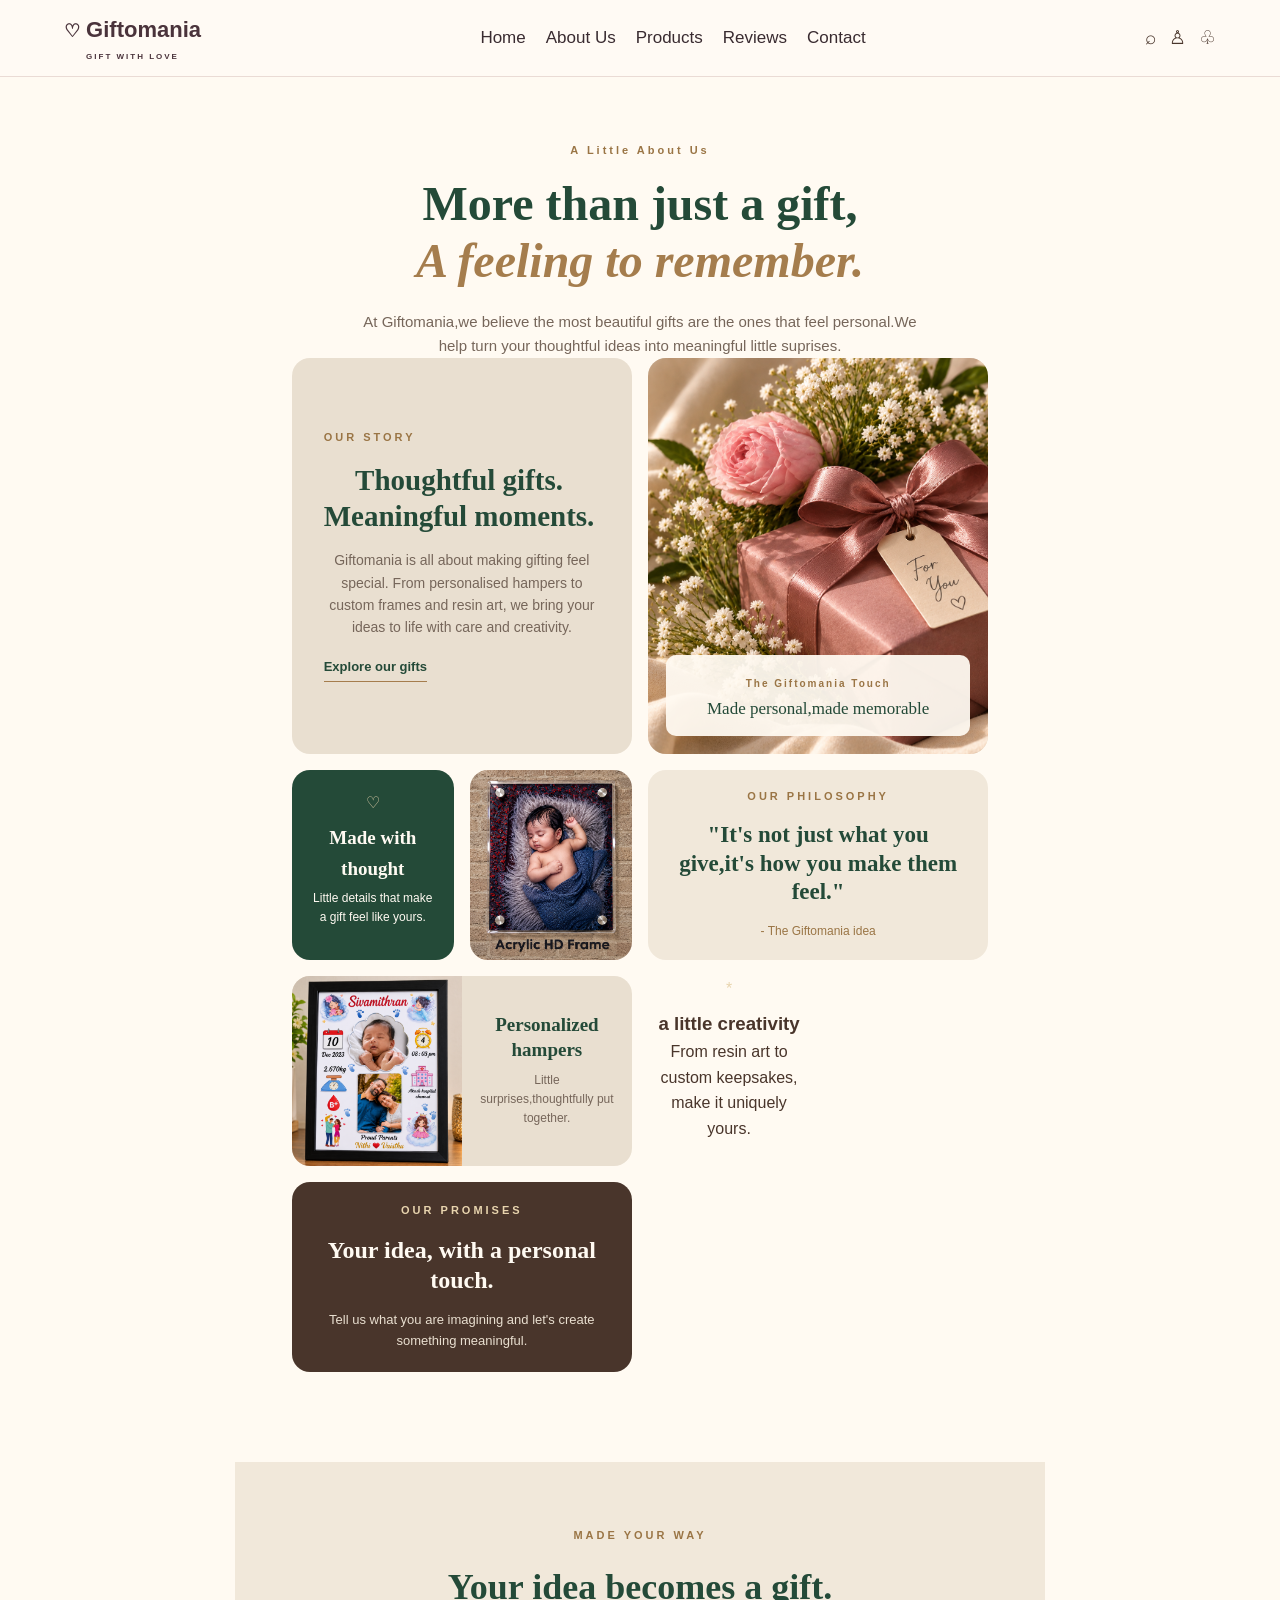
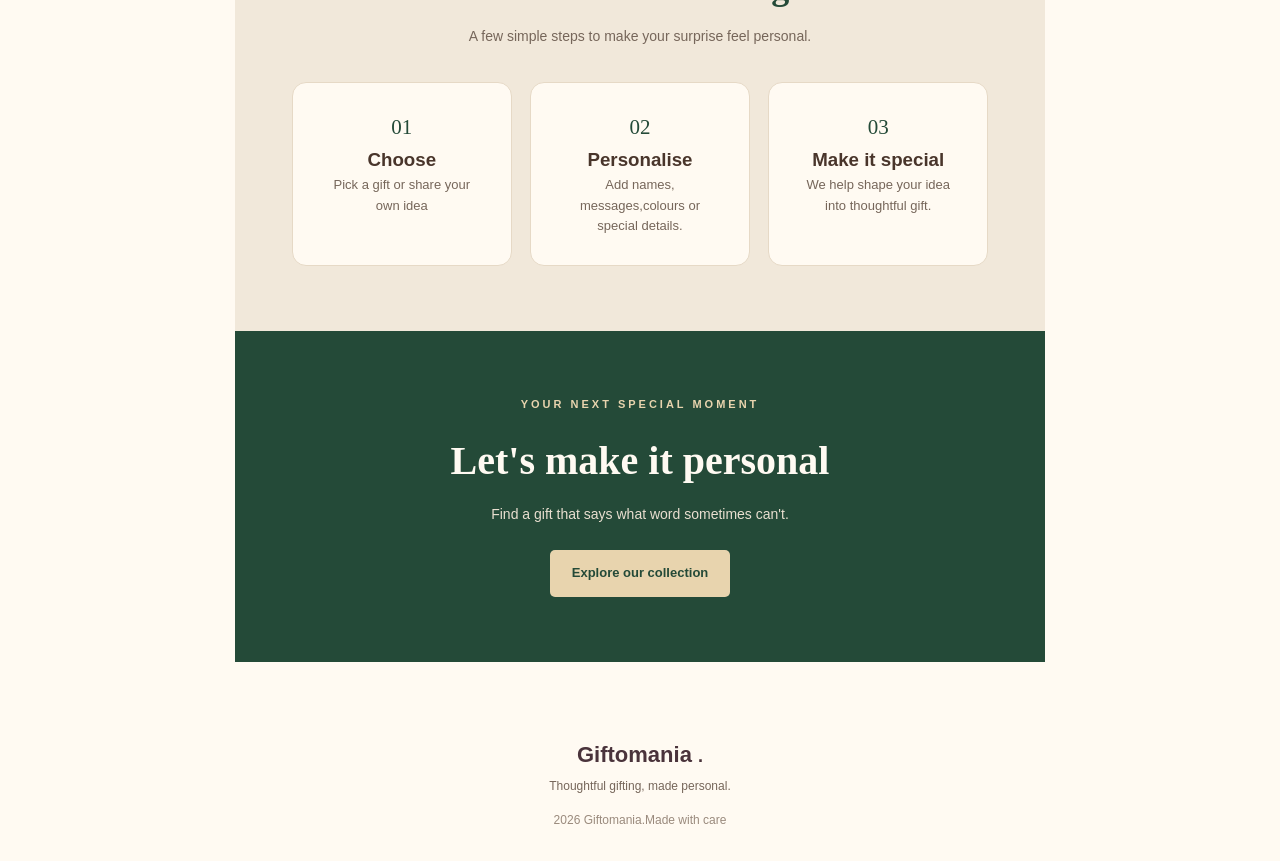
==== about.html @ 01760bbf "Initial commit" ====
<!DOCTYPE html>
<html lang="en">
<head>
    <meta charset="UTF-8">
    <meta name="viewport" content="width=device-width, initial-scale=1.0">
    <title>Document</title>
    <link rel="stylesheet" href="asset/image/style.css">
    <style>
        *{
            margin: 0;
            padding: 0;
            box-sizing: border-box;
        }
        body{
           font-family: Arial, Helvetica, sans-serif;
           background-color: #fffaf2;
           color: #49352b;
           line-height: 1.6; 
        }
        img{
            width: 100%;
            height: 100%;
            object-fit: cover;
            display: block;
        }
        a{
            text-decoration: none;
        }
        .header-button{
            background-color: #244a38;
            color: #fffaf2;
            padding: 11px 18px;
            border-radius: 5px;
            font-size: 13px;
        }
        .intro{
            text-align: center;
            max-width: 850px;
            margin: 65px auto 45px;
            padding: 0 20px;
        }
        .small-heading{
            color: #9a7545;
            font-size: 11px;
            font-weight: bold;
            letter-spacing: 3px;
            margin-bottom: 15px;
        }
        .intro h1{
            font-family: Georgia, 'Times New Roman', Times, serif;
            color: #244a38;
            font-size: 48px;
            line-height: 1.2;
            margin-bottom: 20px;
        }
        .intro h1 span{
            color: #a57d4d;
            font-style: italic;
        }
        .intro-text{
            max-width: 580px;
            margin: auto;
            color: #76665a;
            font-size: 15px;
        }
        .bento{
            width: 86%;
            max-width: 1200px;
            margin: 0 auto 90px;
            display: grid;
            grid-template-columns: repeat(4,1fr);
            grid-auto-rows: 190px;
            gap: 16px;
        }
        .box{
            border-radius: 18px;
            overflow: hidden;
        }
        .story{
            grid-column: span 2;
            grid-row: span 2;
            background-color: #e9dfd0;
            padding: 32px;
            display: flex;
            flex-direction: column;
            justify-content: center;
            align-items: flex-start;
        }
        .story h2,.quote h2,.note h2{
            font-family: Georgia, 'Times New Roman', Times, serif;
            font-size: 29px;
            line-height: 1.25;
            color: #244a38;
            margin-bottom: 15px;
        }
        .story p:not(.small-heading){
            font-size: 14px;
            color: #76665a;
            margin-bottom: 18px;
        }
        .text-link{
            color: #244a38;
            font-size: 13px;
            font-weight: bold;
            border-bottom: 1px solid #a57d4d;
            padding-bottom: 4px;
        }
        .hero-photo{
            grid-column: span 2;
            grid-row: span 2;
            position: relative;
            background-color: #e9dfd0;
        }
        .hero-photo img{
            position: absolute;
            inset: 0;
        }
        .photo-label{
            position: absolute;
            left: 18px;
            right: 18px;
            bottom: 18px;
            background-color: rgba(255,250,242,0.94);
            padding: 14px 18px;
            border-radius: 10px;
        }
        .photo-label span{
            color: #9a7545;
            font-size: 10px;
            letter-spacing: 2px;
            font-weight: bold;
        }
        .photo-label p{
            color: #244a38;
            font-family: Georgia, 'Times New Roman', Times, serif;
            font-size: 17px;
        }
        .value{
            background-color: #244a38;
            color: #fffaf2;
            padding: 20px;
        }
        .icon{
            font-style: 30px;
            color: #e8d4ae;
            margin-bottom: 8px;
        }
        .value h3,.creative h3{
            font-family: Georgia, 'Times New Roman', Times, serif;
            font-size: 19px;
            margin-bottom: 5px;
        }
        .value p,.creative p{
            font-size: 12px;
        }
        .product-photo{
            background-color: #e8d4ae;
        }
        .quote{
            grid-column: span 2;
            background-color: #f1e8da;
            padding: 25px;
            display: flex;
            flex-direction: column;
            justify-content: center;
        }
        .quote h2{
            font-size: 23px;
        }
        .quote span{
            font-size: 12px;
            color: #9a7545;
        }
        .product {
            grid-column: span 2;
            display: flex;
            background-color: #e9dfd0;

        }
        .product img{
            width: 50%;
        }
        .product-caption{
            padding: 18px;
            align-self: center;
        }
        .product-caption h3{
            font-family: Georgia, 'Times New Roman', Times, serif;
            color:#244a38;
            font-size: 19px;
            line-height: 1.3;
            margin-bottom: 8px;
        }
        .product-caption p{
            font-size: 12px;
            color: #76665a;
        }
        .creative{
            background-color: #e8d4ae;
            padding: 20px;
        }
        .creative .icon{
            color: #244a38;
        }
        .creative h3{
            color: #244a38;
        }
        .creative p{
            color: #76665a;
        }
        .note{
            grid-column: span 2;
            background-color: #49352b;
            padding: 25px;
            display: flex;
            flex-direction: column;
            justify-content: center;

        }
        .note .small-heading{
            color: #e8d4ae;
        }
        .note h2{
            color: #fffaf2;
            font-size: 24px;
        }
        .note p:not(.small-heading){
            color: #e9dfd0;
            font-size: 13px;
        }
        .journey{
            padding: 65px 7%;
            background-color: #f1e8da;

        }
        .section-title{
            text-align: center;
            margin-bottom: 35px;
        }
        .section-title h2{
            font-family: Georgia, 'Times New Roman', Times, serif;
            font-size: 36px;
            color: #244a38;
            margin-bottom: 8px;
        }
        .section-title>p:last-child{
            color: #76665a;
            font-size: 14px;
        }
        .steps{
            max-width: 1100px;
            margin: auto;
            display: grid;
            grid-template-columns: repeat(3,1fr);
            gap: 18px;
        }
        .step{
            background-color: #fffaf2;
            padding: 28px;
            border-radius: 14px;
            border: 1px solid #e6d9c6;
        }
        .step span{
            color: #244a38;
            font-family: Georgia, 'Times New Roman', Times, serif;
            font-size: 21px;
            margin: 10px 0;
        }
        .step p{
            color: #76665a;
            font-size: 13px;
        }
        .cta{
            text-align: center;
            background-color: #244a38;
            padding: 65px 20px;
            color: #fffaf2;
        }
        .cta .small-heading{
            color: #e8d4ae;
        }
        .cta h2{
            font-family: Georgia, 'Times New Roman', Times, serif;
            font-size: 40px;
            margin-bottom: 10px;
        }
        .cta>p:not(.small-heading){
            color: #e9dfd0;
            margin-bottom: 25px;
            font-size: 14px;
        }
        .cta-button{
            display: inline-block;
            background-color: #e8d4ae;
            color: #244a38;
            padding: 13px 22px;
            border-radius: 5px;
            font-weight: bold;
            font-size: 13px;
        }
        .cta-button:hover,.header-button:hover{
            opacity: 0.85;
        }
        .footer{
            background-color: #fffaf2;
            text-align: center;
            padding: 30px 20px;

        }
        .footer .logo{
            display: inline-block;
            margin-bottom: 5px;
        }
        .footer p{
            font-size: 12px;
            color: #76665a;
        }
        .footer .copyright{
            margin-top: 15px;
            color: #9a8a7d;
        }
        @media (max-width:900px){
            .header{
                flex-wrap: wrap;
                justify-content: center;
            }
            .navbar{
                justify-content: center;
            }
            .bento{
                width: 92%;
                grid-template-columns: repeat(2,1fr);
                grid-auto-rows: 190px;
            }
            .story,.hero-photo{
                grid-column: span 2;
            }
            .quote,.product,.note{
                grid-column: span 2;
            }
        }
        /* Mobile */
        @media(max-width:600px){
            .header{
                padding: 18px 5%;
            }
            .navbar{
                gap: 12px;
            }
            .navbar a{
                font-size: 12px;
            }
            .header-button{
                display: none;
            }
            .intro{
                margin: 45px auto 30px;
            }
            .intro h1{
                font-size: 34px;
            }
            .bento{
                width: 90%;
                display: grid;
                grid-template-columns: 1fr 1fr;
                grid-auto-rows: 160px;
                gap: 10px;
                margin-bottom: 55px;
            }
            .story{
                grid-column: span 2;
                grid-row: span 2;
                padding: 22px;

            }
            .story h2{
                font-size: 25px;
            }
            .hero-photo{
                grid-column: span 2;
                grid-row: span 2;
            }
            .value,.product-photo,.creative{
                grid-column: span 1;
            }
            .value,.creative{
                padding: 14px;
            }
            .value h3,.creative h3{
                font-size: 16px;
            }
            .value p,.creative p{
                font-size: 11px;
            }
            .quote,.product,.note{
                grid-column: span 2;
            }
            .quote h2,.note h2{
                font-size: 22px;
            }
            .product-caption{
                padding: 12px;
            }
            .product-caption h3{
                font-size: 16px;
            }
            .journey{
                padding: 45px 5%;
            }
            .section-title{
                font-size: 29px;
            }
            .steps{
                grid-template-columns: 1fr;
            }
            .cta{
                padding: 50px 20px;
            }
            .cta h2{
                font-size: 32px;
            }
        }
    </style>
</head>
<body>
    <header class="header">
        <a href="#home" class="logo">
            <span>♡</span> Giftomania
            <small>GIFT WITH LOVE</small>
        </a>

        <nav>
            <a href="home.html">Home</a>
            <a href="about.html">About Us</a>
            <a href="products.html">Products</a>
            <a href="reviews.html">Reviews</a>
            <a href="contact.html">Contact</a>
        </nav>

        <div class="header-icons">
            <span>⌕</span>
            <span>♙</span>
            <span>♧</span>
        </div>
    </header>
    <main>
        <div class="intro">
            <p class="small-heading">A Little About Us</p>
            <h1>More than just a gift,<br><span>A feeling to remember.</span></h1>
            <p class="intro-text">At Giftomania,we believe the most beautiful gifts are the ones
                that feel personal.We help turn your thoughtful ideas into meaningful little suprises.
            </p>
            <section>
                <section class="bento">
                    <div class="box story">
                        <p class="small-heading">OUR STORY</p>
                        <h2>Thoughtful gifts. <br>Meaningful moments.</h2>
                        <p>Giftomania is all about making gifting feel special.
                            From personalised hampers to custom frames and resin art,
                            we bring your ideas to life with care and creativity.
                        </p>
                        <a href="products.html" class="text-link">Explore our gifts</a>
                    </div>
                    <div class="box hero-photo">
                        <img src="asset/image/image1.png" alt="">
                        <div class="photo-label">
                            <span>The Giftomania Touch</span>
                            <p>Made personal,made memorable</p>
                        </div>
                    </div>
                    <div class="box value">
                        <div class="icon">♡</div>
                        <h3>Made with thought</h3>
                        <p>Little details that make a gift feel like yours.</p>
                    </div>
                    <div class="box product-photo">
                        <img src="asset/image/image12.png" alt="">
                    </div>
                    <div class="box quote">
                        <p class="small-heading">OUR PHILOSOPHY</p>
                        <h2>"It's not just what you give,it's how you make them feel."</h2>
                        <span>- The Giftomania idea</span>
                    </div>
                    <div class="box product">
                        <img src="asset/image/image14.png" alt="">
                        <div class="product-caption">
                            <h3>Personalized hampers</h3>
                            <p>Little surprises,thoughtfully put together.</p>
                        </div>
                    </div>
                    <div class="box-creative">
                        <div class="icon">*</div>
                        <h3>a little creativity</h3>
                        <p>From resin art to custom keepsakes, make it uniquely yours. </p>
                    </div>
                    <div class="box note">
                        <p class="small-heading">OUR PROMISES</p>
                        <h2>Your idea, with a personal touch.</h2>
                        <p>Tell us what you are imagining and let's create something meaningful.</p>
                    </div>
                </section>
                <!-- How it works -->
                 <div class="journey">
                    <div class="section-title">
                        <p class="small-heading">MADE YOUR WAY</p>
                        <h2>Your idea becomes a gift.</h2>
                        <p>A few simple steps to make your surprise feel personal.</p>
                    </div>
                    <div class="steps">
                        <div class="step">
                            <span>01</span>
                            <h3>Choose</h3>
                            <p>Pick a gift or share your own idea</p>
                        </div>
                         <div class="step">
                            <span>02</span>
                            <h3>Personalise</h3>
                            <p>Add names, messages,colours or special details.</p>
                        </div>
                         <div class="step">
                            <span>03</span>
                            <h3>Make it special</h3>
                            <p>We help shape your idea into thoughtful gift.</p>
                        </div>
                    </div>
                 </div>
            </section>
            <!-- Call to action -->
             <section class="cta">
                <p class="small-heading">YOUR NEXT SPECIAL MOMENT</p>
                <h2>Let's make it personal</h2>
                <p>Find a gift that says what word sometimes can't.</p>
                <a href="products.html" class="cta-button">Explore our collection</a>
             </section>
        </div>
    </main>
    <footer class="footer">
        <a href="#" class="logo">Giftomania <span>.</span></a>
        <p>Thoughtful gifting, made personal.</p>
        <p class="copyright">2026 Giftomania.Made with care</p>
    </footer>

</body>
</html>
---- asset/image/style.css ----
/* Basic Setup */
* {
    margin: 0;
    padding: 0;
    box-sizing: border-box;
}

html {
    scroll-behavior: smooth;
}

body {
    background-color: white;
    color: #392b30;
    font-family: Georgia, "Times New Roman", serif;
    /* width: 90%; */
}

img {
    max-width: 100%;
    height: 100%;
}

/* Header */
.header {
    min-height: 65px;
    padding: 12px 5%;
    display: flex;
    align-items: center;
    justify-content: space-between;
    gap: 20px;
    background-color: #fffaf4;
    border-bottom: 1px solid #eadbd5;
}

.logo {
    color: #4a333b;
    text-decoration: none;
    font-size: 22px;
    font-weight: bold;
    white-space: nowrap;
}

.logo span {
    font-size: 18px;
}

.logo small {
    display: block;
    margin-top: 4px;
    text-align: center;
    font-family: Arial, sans-serif;
    font-size: 8px;
    letter-spacing: 2px;
}

nav {
    display: flex;
    flex-wrap: wrap;
    justify-content: center;
    gap: 20px;
}

nav a {
    color: #392b30;
    font-family: Arial, sans-serif;
    font-size: 17px;
    text-decoration: none;
}

nav a:hover {
    color: #936875;
}

.header-icons {
    display: flex;
    gap: 13px;
    font-size: 19px;
}
/* Tablet */
@media (max-width: 900px) {
    .header {
        flex-wrap: wrap;
        gap: 12px;
    }

    nav {
        order: 3;
        width: 100%;
        justify-content: space-between;
    }

    .hero {
        grid-template-columns: 44% 56%;
    }

    .hero-content {
        padding-left: 7%;
    }

    .categories {
        gap: 8px;
    }

    .category-card {
        padding: 7px 5px 10px;
    }

    .category-card h3 {
        font-size: 10px;
    }

    .products-group {
        gap: 8px;
        padding-right: 8px;
    }

    .products-group .product-card {
        flex-basis: calc((90vw - 24px) / 4);
    }
}

/* Mobile */
@media (max-width: 600px) {
    .header {
        padding: 12px 4%;
    }

    .logo {
        font-size: 19px;
    }

    nav {
        gap: 10px;
    }

    nav a {
        font-size: 10px;
    }

    .header-icons {
        gap: 8px;
        font-size: 16px;
    }

    .hero {
        grid-template-columns: 44% 56%;
        min-height: 190px;
    }

    .hero-content {
        padding: 18px 5px 18px 7%;
    }

    .eyebrow {
        margin-bottom: 8px;
        font-size: 8px;
        letter-spacing: 1px;
    }

    .hero h1 {
        margin-bottom: 8px;
        font-size: clamp(19px, 5.2vw, 29px);
    }

    .hero-description {
        margin-bottom: 10px;
        font-size: 9px;
        line-height: 1.5;
    }

    .shop-button {
        padding: 8px 11px;
        font-size: 9px;
    }

    .hero-photo,
    .hero-photo img {
        height: 190px;
        min-height: 190px;
    }

    .categories-section,
    .products-section {
        padding: 16px 4%;
    }

    .section-heading {
        margin-bottom: 10px;
    }

    .section-heading h2 {
        font-size: 19px;
    }

    .section-heading a {
        font-size: 9px;
    }

    .categories {
        gap: 6px;
    }

    .category-card {
        width: 100%;
        min-width: 0;
        padding: 7px 5px 10px;
    }

    .category-card img {
        margin-bottom: 6px;
    }

    .category-card h3 {
        font-size: 8px;
        line-height: 1.3;
        overflow-wrap: anywhere;
    }

    .benefits {
        gap: 3px;
        margin: 0 4%;
        padding: 10px 4px;
    }

    .benefit {
        gap: 4px;
        font-size: 8px;
        line-height: 1.4;
    }

    .benefit span {
        font-size: 15px;
    }

    .products-group {
        gap: 6px;
        padding-right: 6px;
    }

    .products-group .product-card {
        flex-basis: calc((92vw - 18px) / 4);
    }

    .product-card img {
        margin-bottom: 5px;
        border-radius: 5px;
    }

    .product-card h3 {
        font-size: 9px;
    }

    .price {
        font-size: 8px;
        overflow-wrap: anywhere;
    }

    footer {
        padding: 18px 4%;
    }

    .footer-message {
        font-size: 17px;
    }
}

/* Small Mobile */
@media (max-width: 380px) {
    nav {
        gap: 7px;
    }

    nav a {
        font-size: 9px;
    }

    .hero h1 {
        font-size: 19px;
    }

    .categories {
        gap: 4px;
    }

    .category-card h3 {
        font-size: 7px;
    }

    .benefit {
        font-size: 7px;
    }
}

/* Print-Friendly Price List */
@media print {
    .header,
    .hero,
    .categories-section,
    .benefits,
    footer {
        display: none;
    }

    body {
        background: #ffffff;
        color: #000000;
    }

    .products-section {
        padding: 0;
    }

    .products-slider {
        overflow: visible;
    }

    .products-track {
        display: block;
        width: 100%;
        animation: none;
    }

    .products-group {
        display: block;
        padding: 0;
    }

    .products-group[aria-hidden="true"] {
        display: none;
    }

    .product-card {
        display: flex;
        align-items: center;
        gap: 15px;
        margin-bottom: 12px;
        break-inside: avoid;
    }

    .product-card img {
        width: 70px;
        height: 70px;
    }
}

/* Reduce motion when requested by the device */
@media (prefers-reduced-motion: reduce) {
    .products-track {
        animation: none;
    }
}
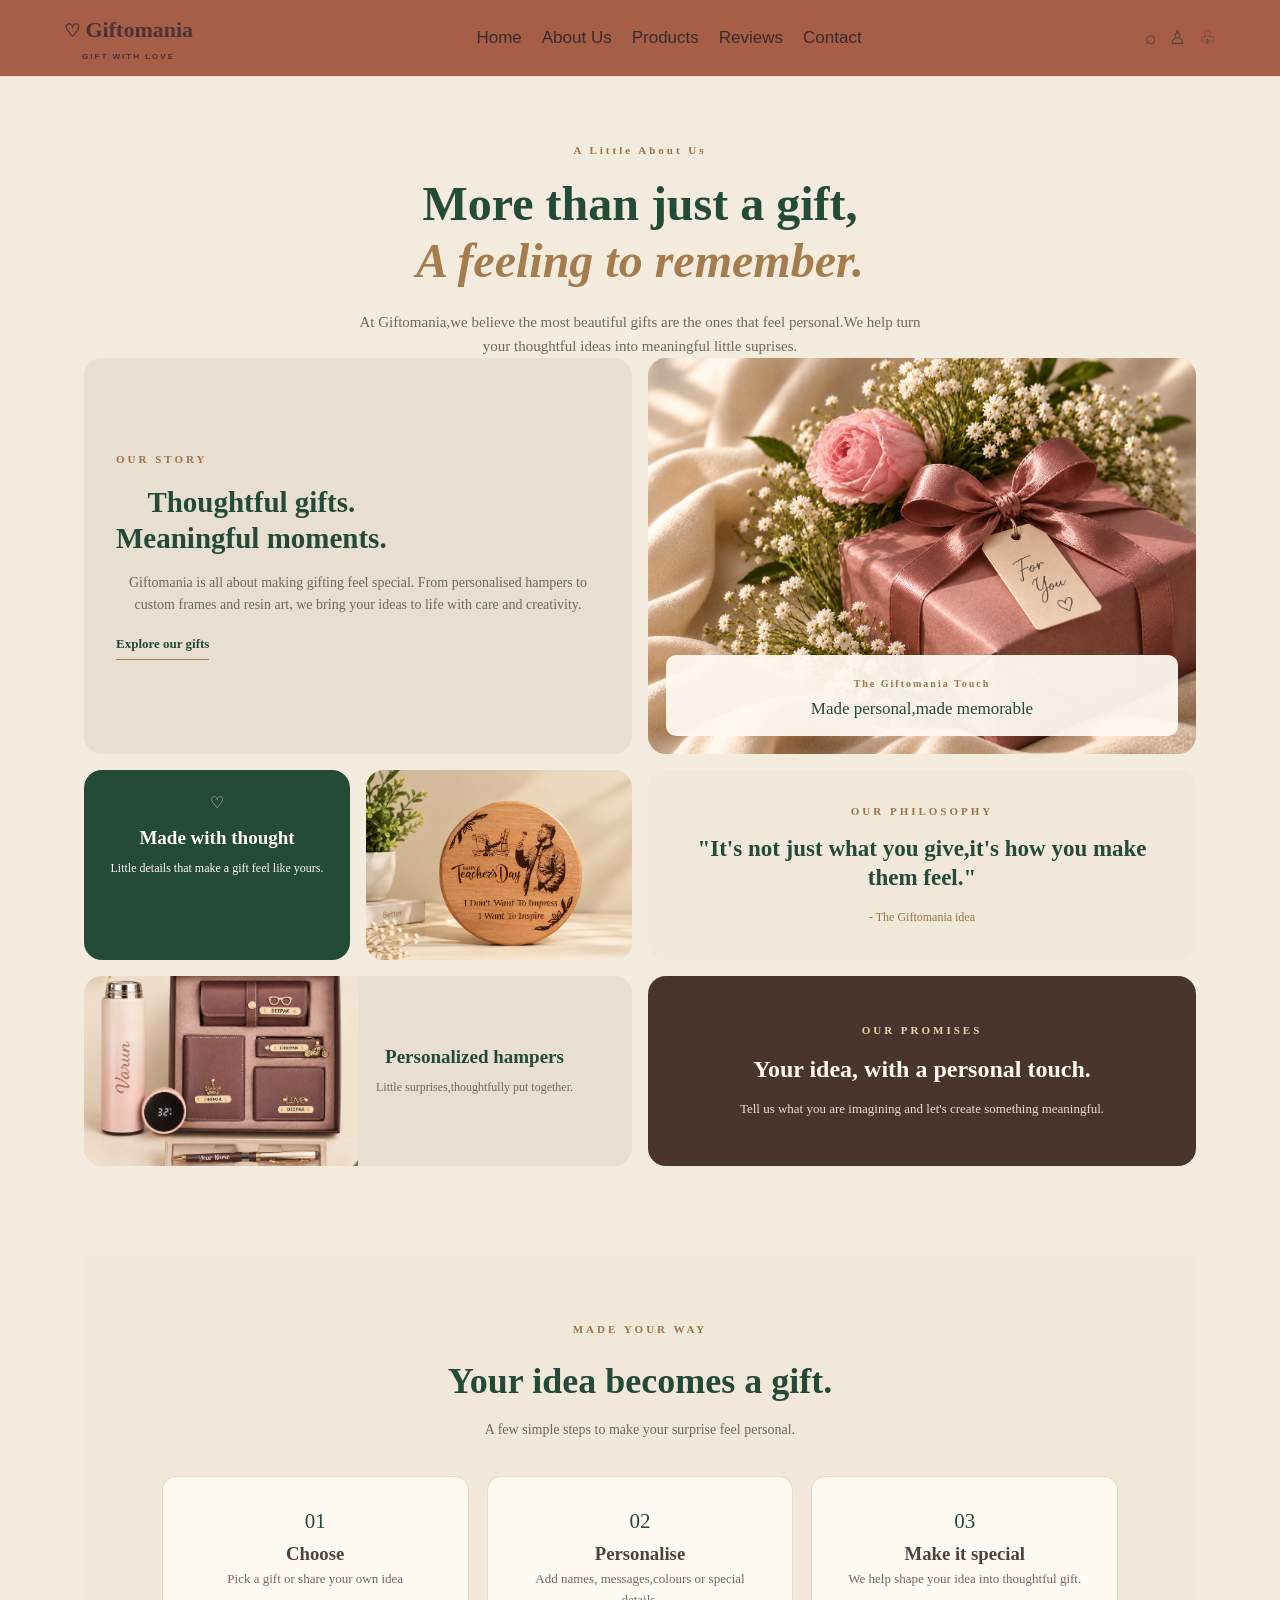
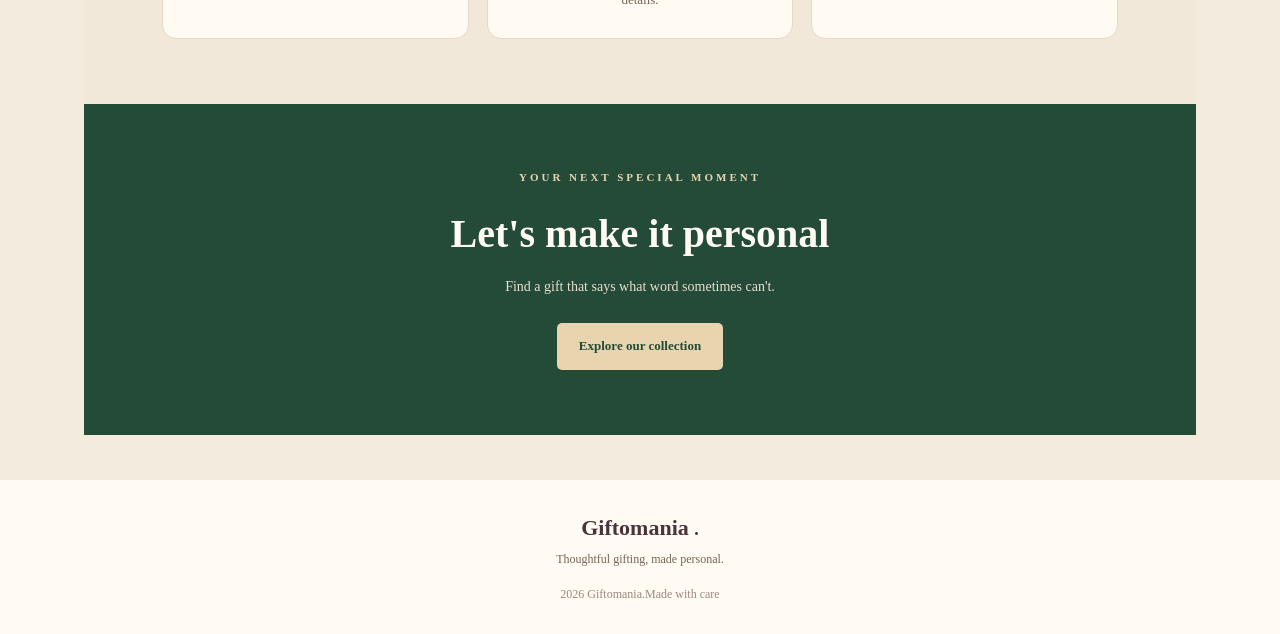
==== commit 4f8529ec: "Updated all website pages" ====
--- a/about.html
+++ b/about.html
@@ -35,7 +35,7 @@
         }
         .intro{
             text-align: center;
-            max-width: 850px;
+            width: 90%;
             margin: 65px auto 45px;
             padding: 0 20px;
         }
@@ -64,8 +64,8 @@
             font-size: 15px;
         }
         .bento{
-            width: 86%;
-            max-width: 1200px;
+            width: 100%;
+            /* max-width: 1200px; */
             margin: 0 auto 90px;
             display: grid;
             grid-template-columns: repeat(4,1fr);
@@ -195,19 +195,53 @@
             font-size: 12px;
             color: #76665a;
         }
+        /* .creative {
+            grid-column: span 2;
+            display: flex;
+            background-color: #e9dfd0;
+
+        }
+        .creative img{
+            width: 50%;
+        }
+        .creative-caption{
+            padding: 18px;
+            align-self: center;
+        }
+        .creative-caption h3{
+            font-family: Georgia, 'Times New Roman', Times, serif;
+            color:#244a38;
+            font-size: 19px;
+            line-height: 1.3;
+            margin-bottom: 8px;
+        }
+        .creative-caption p{
+            font-size: 12px;
+            color: #76665a;
+        } */
+        
+
         .creative{
             background-color: #e8d4ae;
             padding: 20px;
-        }
+        } 
+       
         .creative .icon{
             color: #244a38;
         }
+         .creative-caption h3{
+            font-family: Georgia, 'Times New Roman', Times, serif;
+            color:#244a38;
+            font-size: 19px;
+            line-height: 1.3;
+            margin-bottom: 8px;
+        } 
         .creative h3{
             color: #244a38;
-        }
-        .creative p{
-            color: #76665a;
-        }
+        } 
+         .creative p{
+            color: #76665a;
+        } 
         .note{
             grid-column: span 2;
             background-color: #49352b;
@@ -474,7 +508,7 @@
                         <p>Little details that make a gift feel like yours.</p>
                     </div>
                     <div class="box product-photo">
-                        <img src="asset/image/image12.png" alt="">
+                        <img src="asset/image/image8.png" alt="Wood craft">
                     </div>
                     <div class="box quote">
                         <p class="small-heading">OUR PHILOSOPHY</p>
@@ -482,16 +516,18 @@
                         <span>- The Giftomania idea</span>
                     </div>
                     <div class="box product">
-                        <img src="asset/image/image14.png" alt="">
+                        <img src="asset/image/image_3.png" alt="Customise hamper">
                         <div class="product-caption">
                             <h3>Personalized hampers</h3>
                             <p>Little surprises,thoughtfully put together.</p>
                         </div>
-                    </div>
-                    <div class="box-creative">
-                        <div class="icon">*</div>
+            
+                    <!-- <div class="box-creative">
+                        <! <img src="asset/image/image9.png" alt=""> -->
+                        <!-- <div class="icon">*</div>
                         <h3>a little creativity</h3>
                         <p>From resin art to custom keepsakes, make it uniquely yours. </p>
+                    </div> --> 
                     </div>
                     <div class="box note">
                         <p class="small-heading">OUR PROMISES</p>
--- a/asset/image/style.css
+++ b/asset/image/style.css
@@ -5,14 +5,24 @@
     padding: 0;
     box-sizing: border-box;
 }
+:root{
+    --primary:#a65e46;
+    --secondary:#a8b5a;
+    --accent:#514238;
+    --background:#f3ebdd;
+    --surface:#ffffff;
+    --text:#514238;
+    --text-light:#85796d;
+    --border:#ddd0be;
+    
 
 html {
     scroll-behavior: smooth;
 }
 
 body {
-    background-color: white;
-    color: #392b30;
+    background-color: var(--background);
+    color: var(--text);
     font-family: Georgia, "Times New Roman", serif;
     /* width: 90%; */
 }
@@ -30,7 +40,7 @@
     align-items: center;
     justify-content: space-between;
     gap: 20px;
-    background-color: #fffaf4;
+    background-color: var(--primary);
     border-bottom: 1px solid #eadbd5;
 }
 
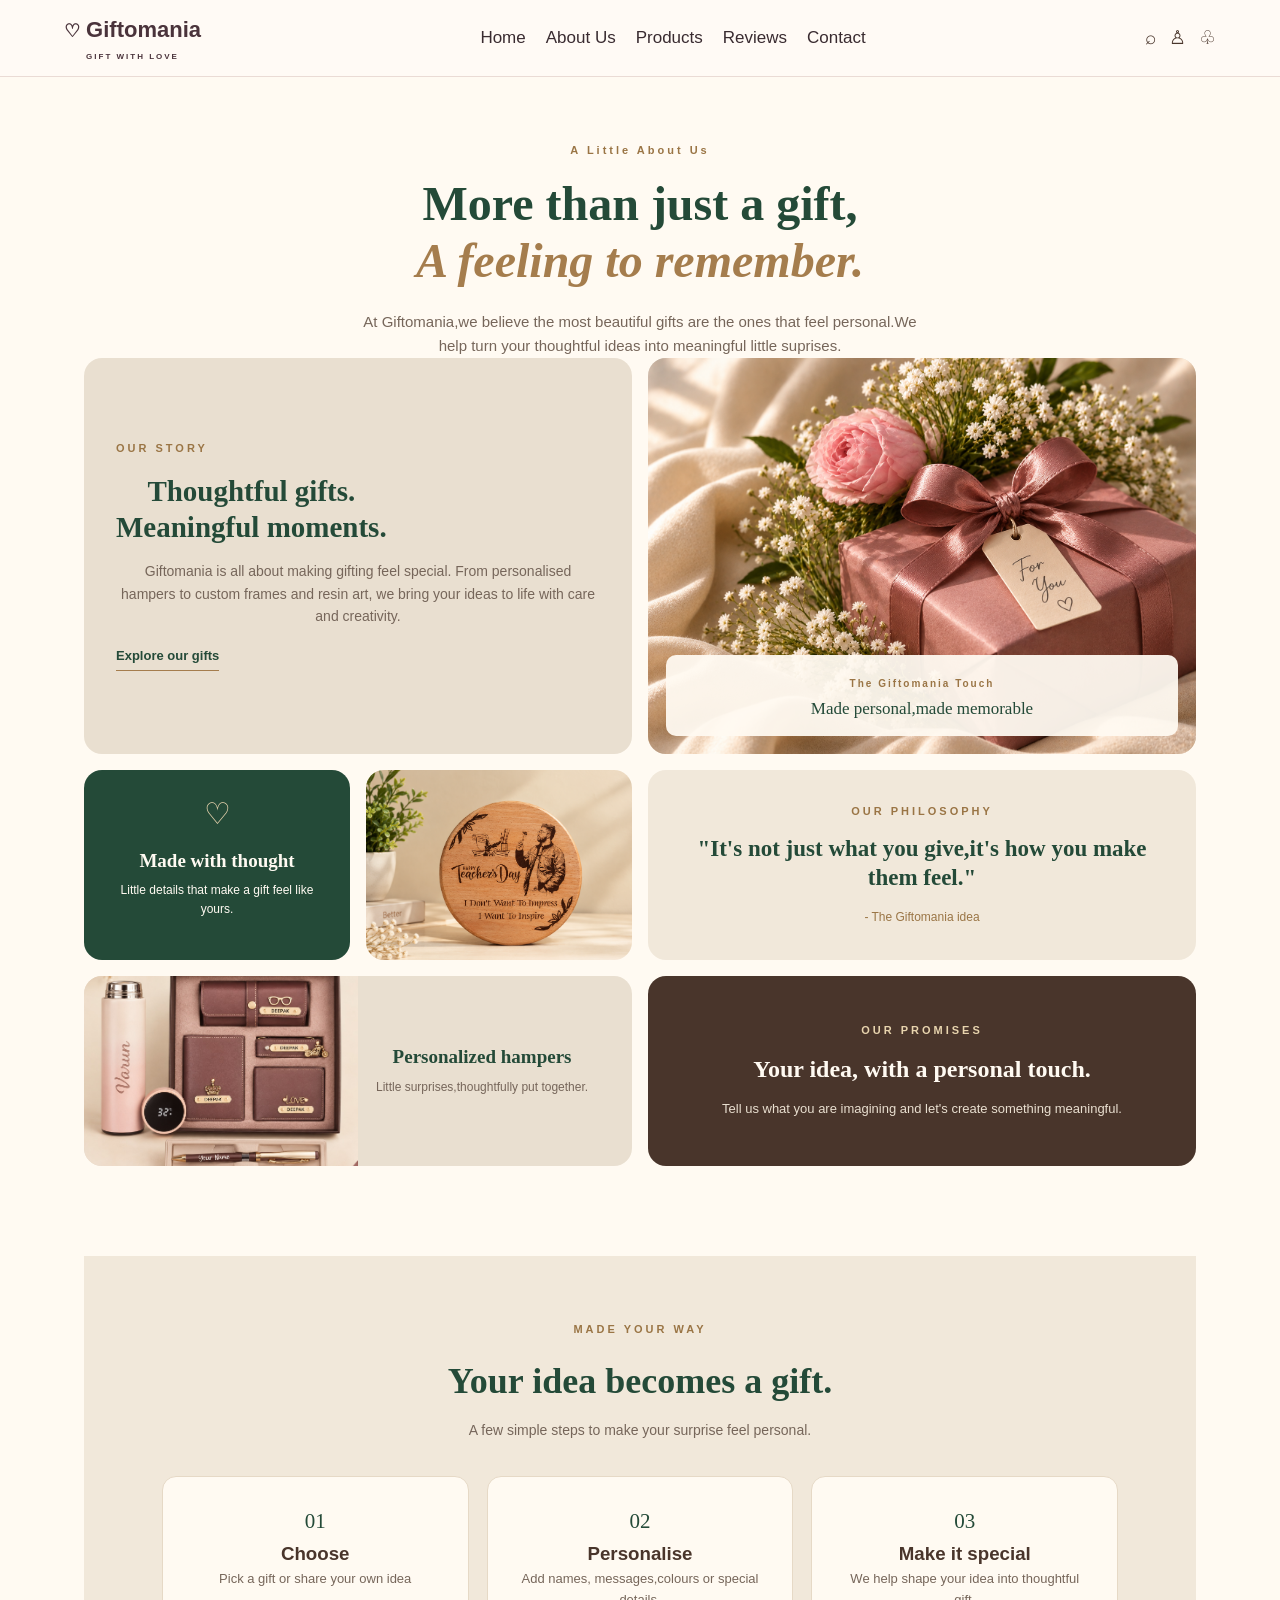
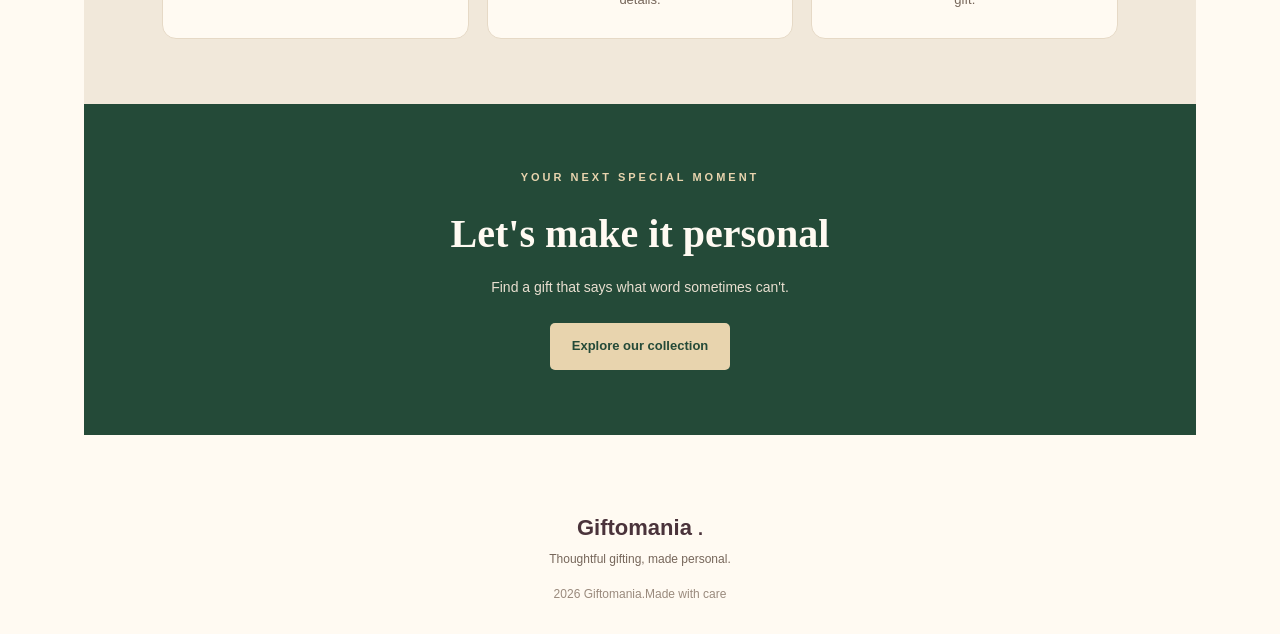
==== commit d796e516: "Updated website" ====
--- a/about.html
+++ b/about.html
@@ -141,7 +141,7 @@
             padding: 20px;
         }
         .icon{
-            font-style: 30px;
+            font-size: 30px;
             color: #e8d4ae;
             margin-bottom: 8px;
         }
--- a/asset/image/style.css
+++ b/asset/image/style.css
@@ -6,23 +6,27 @@
     box-sizing: border-box;
 }
 :root{
-    --primary:#a65e46;
-    --secondary:#a8b5a;
-    --accent:#514238;
-    --background:#f3ebdd;
+    --primary:#8b5e5a;
+    --secondary:#d9a5a0;
+    --accent:#d9a5a0;
+    --background:#fffaf5;
     --surface:#ffffff;
-    --text:#514238;
-    --text-light:#85796d;
-    --border:#ddd0be;
-    
+    --text:#3d2927;
+    --text-light:#8a706c;
+    --border:#ead8d3;
+    --shadow:0 4px 15px rgba(90,53,50,0.10);
+    --pink-light:#f5e3e0;
+    --cream:#fff1e9;
+    --brown-dark:#402724;
+}
 
 html {
     scroll-behavior: smooth;
 }
 
 body {
-    background-color: var(--background);
-    color: var(--text);
+    background-color: white;
+    color: #392b30;
     font-family: Georgia, "Times New Roman", serif;
     /* width: 90%; */
 }
@@ -40,7 +44,8 @@
     align-items: center;
     justify-content: space-between;
     gap: 20px;
-    background-color: var(--primary);
+    background-color: #fffaf4;
+     background-color: var(--background);
     border-bottom: 1px solid #eadbd5;
 }
 
@@ -70,6 +75,7 @@
     flex-wrap: wrap;
     justify-content: center;
     gap: 20px;
+    
 }
 
 nav a {
